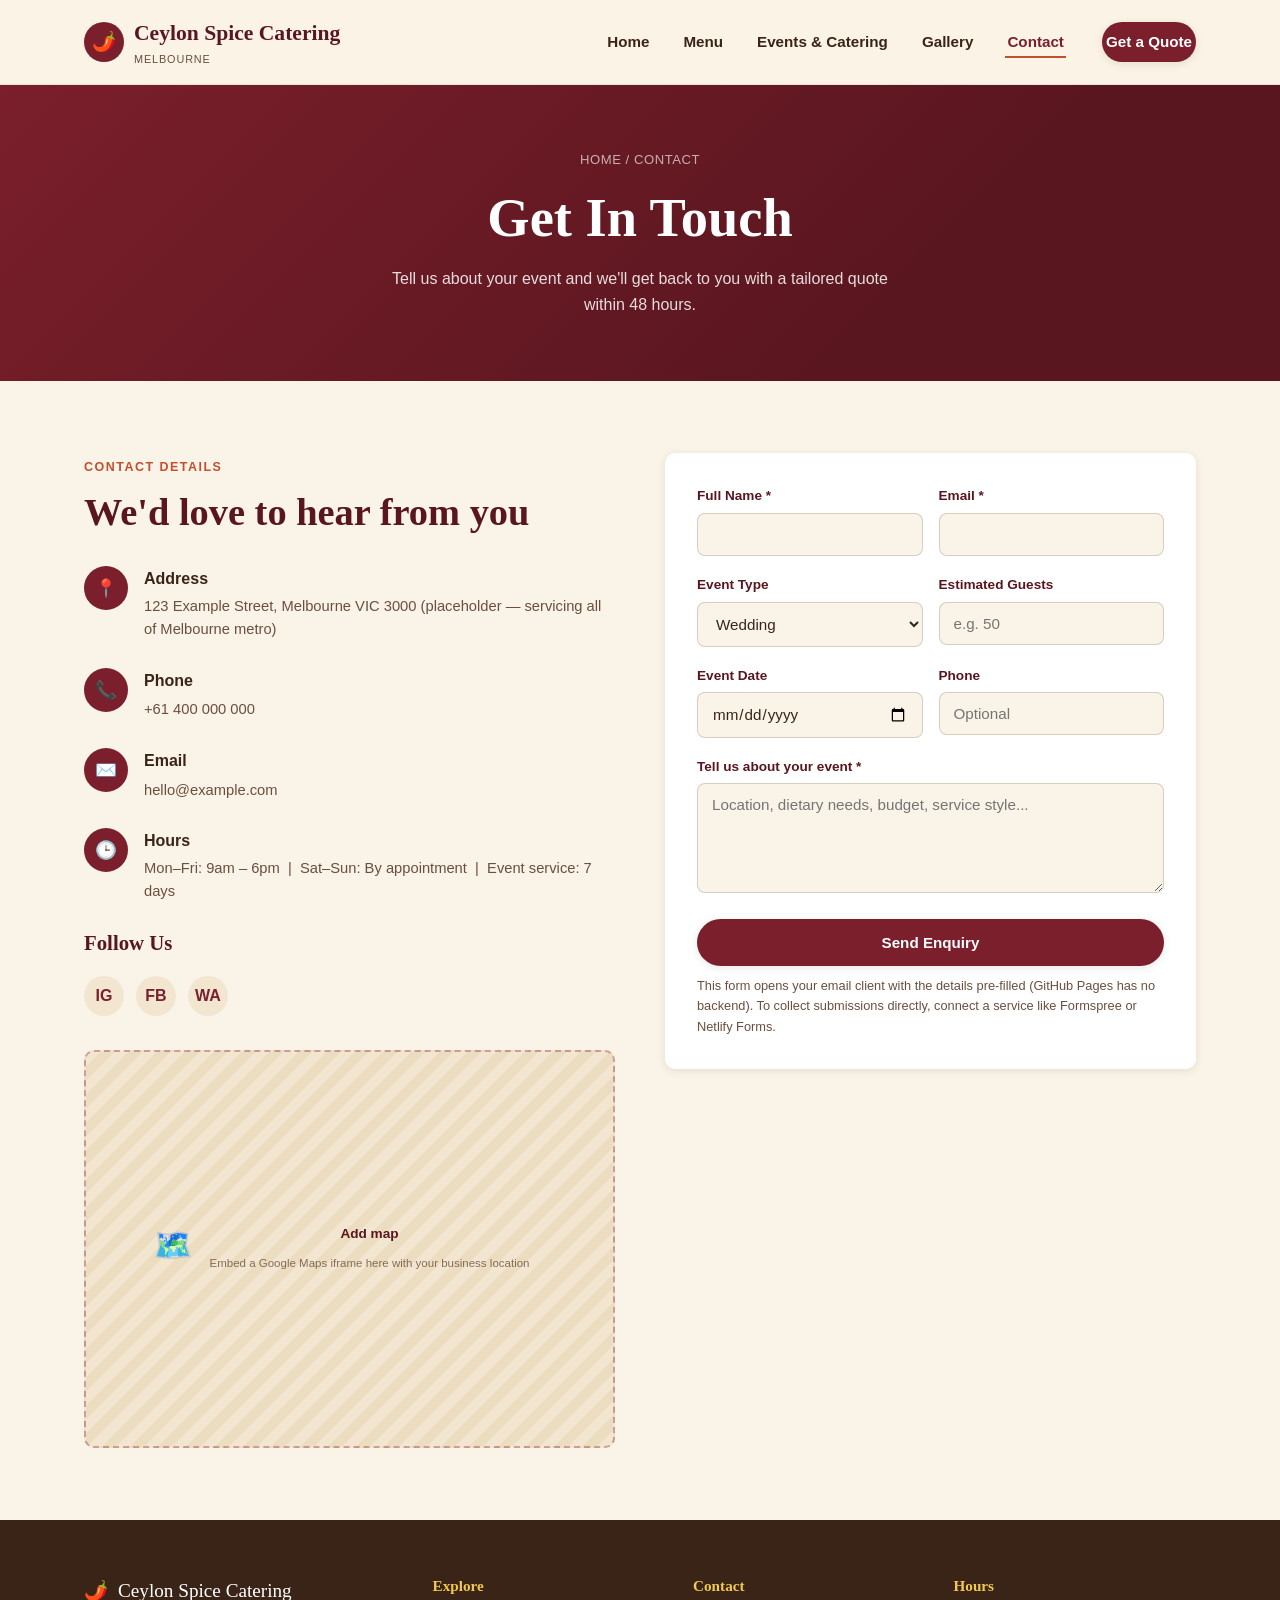
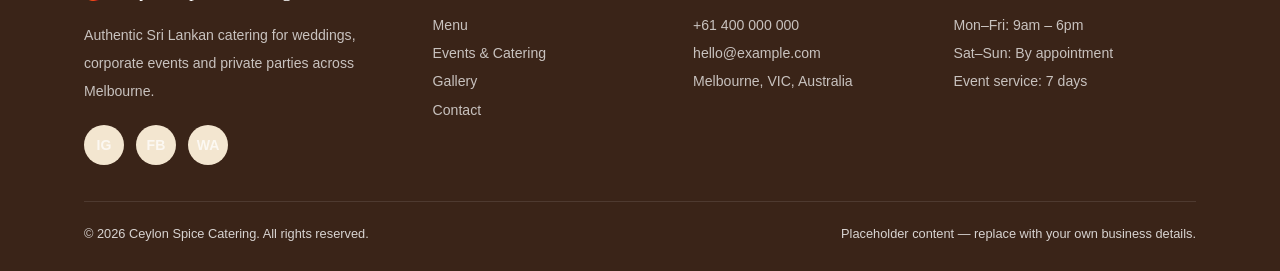
==== contact.html @ 8d666e4e "Initial Ceylon Spice Catering website" ====
<!DOCTYPE html>
<html lang="en">
<head>
<meta charset="UTF-8">
<meta name="viewport" content="width=device-width, initial-scale=1.0">
<title>Contact | Ceylon Spice Catering</title>
<meta name="description" content="Get in touch with Ceylon Spice Catering for your next event in Melbourne. Request a quote for weddings, corporate catering and private parties.">
<link rel="icon" href="data:image/svg+xml,<svg xmlns=%22http://www.w3.org/2000/svg%22 viewBox=%220 0 100 100%22><text y=%22.9em%22 font-size=%2290%22>🌶️</text></svg>">
<link rel="stylesheet" href="css/style.css">
</head>
<body>

<header class="site-header">
  <nav class="nav">
    <a href="index.html" class="brand">
      <span class="brand__mark">🌶️</span>
      <span>Ceylon Spice Catering<span class="brand__tagline">Melbourne</span></span>
    </a>
    <button class="nav__toggle" aria-label="Toggle menu" aria-expanded="false">
      <span></span><span></span><span></span>
    </button>
    <ul class="nav__links">
      <li><a href="index.html">Home</a></li>
      <li><a href="menu.html">Menu</a></li>
      <li><a href="events.html">Events &amp; Catering</a></li>
      <li><a href="gallery.html">Gallery</a></li>
      <li><a href="contact.html" aria-current="page">Contact</a></li>
      <li class="nav__cta"><a href="contact.html" class="btn btn--primary">Get a Quote</a></li>
    </ul>
  </nav>
</header>

<main>

  <section class="page-hero">
    <div class="container">
      <div class="breadcrumb">Home / Contact</div>
      <h1>Get In Touch</h1>
      <p>Tell us about your event and we'll get back to you with a tailored quote within 48 hours.</p>
    </div>
  </section>

  <section class="section">
    <div class="container contact-layout">

      <div>
        <span class="eyebrow">Contact Details</span>
        <h2>We'd love to hear from you</h2>

        <div style="margin-top: 30px;">
          <div class="contact-info__item">
            <div class="contact-info__icon">📍</div>
            <div>
              <strong>Address</strong>
              <p>123 Example Street, Melbourne VIC 3000 (placeholder — servicing all of Melbourne metro)</p>
            </div>
          </div>
          <div class="contact-info__item">
            <div class="contact-info__icon">📞</div>
            <div>
              <strong>Phone</strong>
              <a href="tel:+61400000000">+61 400 000 000</a>
            </div>
          </div>
          <div class="contact-info__item">
            <div class="contact-info__icon">✉️</div>
            <div>
              <strong>Email</strong>
              <a href="mailto:hello@example.com">hello@example.com</a>
            </div>
          </div>
          <div class="contact-info__item">
            <div class="contact-info__icon">🕒</div>
            <div>
              <strong>Hours</strong>
              <p>Mon–Fri: 9am – 6pm &nbsp;|&nbsp; Sat–Sun: By appointment &nbsp;|&nbsp; Event service: 7 days</p>
            </div>
          </div>
        </div>

        <h3 style="margin-top: 10px;">Follow Us</h3>
        <div class="social-row">
          <a href="#" aria-label="Instagram">IG</a>
          <a href="#" aria-label="Facebook">FB</a>
          <a href="#" aria-label="WhatsApp">WA</a>
        </div>

        <div class="map-wrap">
          <div class="placeholder placeholder--4-3" data-icon="🗺️">
            <div class="placeholder__label">
              <strong>Add map</strong>
              <span>Embed a Google Maps iframe here with your business location</span>
            </div>
          </div>
        </div>
      </div>

      <div>
        <form class="form" data-mailto="hello@example.com">
          <div class="form-success" tabindex="-1">Thanks! Your email app should now be open with your enquiry pre-filled — hit send to reach us.</div>

          <div class="form-row">
            <div class="field">
              <label for="name">Full Name *</label>
              <input type="text" id="name" name="name" required>
            </div>
            <div class="field">
              <label for="email">Email *</label>
              <input type="email" id="email" name="email" required>
            </div>
          </div>

          <div class="form-row">
            <div class="field">
              <label for="eventType">Event Type</label>
              <select id="eventType" name="eventType">
                <option value="Wedding">Wedding</option>
                <option value="Corporate Event">Corporate Event</option>
                <option value="Private Party">Private Party</option>
                <option value="Festival / Community Event">Festival / Community Event</option>
                <option value="Other">Other</option>
              </select>
            </div>
            <div class="field">
              <label for="guestCount">Estimated Guests</label>
              <input type="number" id="guestCount" name="guestCount" min="1" placeholder="e.g. 50">
            </div>
          </div>

          <div class="form-row">
            <div class="field">
              <label for="eventDate">Event Date</label>
              <input type="date" id="eventDate" name="eventDate">
            </div>
            <div class="field">
              <label for="phone">Phone</label>
              <input type="tel" id="phone" name="phone" placeholder="Optional">
            </div>
          </div>

          <div class="field">
            <label for="message">Tell us about your event *</label>
            <textarea id="message" name="message" required placeholder="Location, dietary needs, budget, service style..."></textarea>
          </div>

          <button type="submit" class="btn btn--primary" style="width: 100%;">Send Enquiry</button>
          <p class="form-note">This form opens your email client with the details pre-filled (GitHub Pages has no backend). To collect submissions directly, connect a service like Formspree or Netlify Forms.</p>
        </form>
      </div>

    </div>
  </section>

</main>

<footer class="site-footer">
  <div class="container">
    <div class="footer-grid">
      <div>
        <div class="footer-brand"><span>🌶️</span> Ceylon Spice Catering</div>
        <p>Authentic Sri Lankan catering for weddings, corporate events and private parties across Melbourne.</p>
        <div class="social-row">
          <a href="#" aria-label="Instagram">IG</a>
          <a href="#" aria-label="Facebook">FB</a>
          <a href="#" aria-label="WhatsApp">WA</a>
        </div>
      </div>
      <div>
        <h4>Explore</h4>
        <p><a href="menu.html">Menu</a></p>
        <p><a href="events.html">Events &amp; Catering</a></p>
        <p><a href="gallery.html">Gallery</a></p>
        <p><a href="contact.html">Contact</a></p>
      </div>
      <div>
        <h4>Contact</h4>
        <p><a href="tel:+61400000000">+61 400 000 000</a></p>
        <p><a href="mailto:hello@example.com">hello@example.com</a></p>
        <p>Melbourne, VIC, Australia</p>
      </div>
      <div>
        <h4>Hours</h4>
        <p>Mon–Fri: 9am – 6pm</p>
        <p>Sat–Sun: By appointment</p>
        <p>Event service: 7 days</p>
      </div>
    </div>
    <div class="footer-bottom">
      <span>&copy; <span data-year>2026</span> Ceylon Spice Catering. All rights reserved.</span>
      <span>Placeholder content — replace with your own business details.</span>
    </div>
  </div>
</footer>

<script src="js/main.js"></script>
</body>
</html>
---- css/style.css ----
/* ==========================================================================
   Ceylon Spice Catering — Stylesheet
   Warm spice palette: maroon, saffron gold, terracotta, cream
   ========================================================================== */

:root {
  --color-maroon: #7a1f2b;
  --color-maroon-dark: #5a161f;
  --color-saffron: #e0a527;
  --color-saffron-light: #f2c94c;
  --color-terracotta: #c1502e;
  --color-cream: #faf3e7;
  --color-cream-2: #f3e6d0;
  --color-brown: #3a2418;
  --color-brown-soft: #6b4f3f;
  --color-white: #ffffff;

  --font-heading: Georgia, 'Times New Roman', serif;
  --font-body: -apple-system, BlinkMacSystemFont, 'Segoe UI', Roboto, Helvetica, Arial, sans-serif;

  --radius: 10px;
  --shadow-sm: 0 2px 8px rgba(58, 36, 24, 0.1);
  --shadow-md: 0 6px 20px rgba(58, 36, 24, 0.15);
  --max-width: 1160px;
  --transition: 0.25s ease;
}

* {
  box-sizing: border-box;
  margin: 0;
  padding: 0;
}

html {
  scroll-behavior: smooth;
}

body {
  font-family: var(--font-body);
  color: var(--color-brown);
  background: var(--color-cream);
  line-height: 1.6;
  -webkit-font-smoothing: antialiased;
}

img {
  max-width: 100%;
  display: block;
}

a {
  color: inherit;
  text-decoration: none;
}

ul {
  list-style: none;
}

.container {
  max-width: var(--max-width);
  margin: 0 auto;
  padding: 0 24px;
}

h1, h2, h3, h4 {
  font-family: var(--font-heading);
  line-height: 1.25;
  color: var(--color-maroon-dark);
}

h1 { font-size: clamp(2.2rem, 5vw, 3.4rem); }
h2 { font-size: clamp(1.7rem, 3.5vw, 2.4rem); }
h3 { font-size: 1.3rem; }

.eyebrow {
  display: inline-block;
  color: var(--color-terracotta);
  font-weight: 700;
  letter-spacing: 0.12em;
  text-transform: uppercase;
  font-size: 0.78rem;
  margin-bottom: 10px;
}

.section {
  padding: 72px 0;
}

.section--alt {
  background: var(--color-cream-2);
}

.section-head {
  text-align: center;
  max-width: 640px;
  margin: 0 auto 44px;
}

.section-head p {
  color: var(--color-brown-soft);
  margin-top: 12px;
}

/* ---------- Buttons ---------- */

.btn {
  display: inline-block;
  padding: 13px 30px;
  border-radius: 999px;
  font-weight: 700;
  font-size: 0.95rem;
  cursor: pointer;
  border: 2px solid transparent;
  transition: transform var(--transition), box-shadow var(--transition), background var(--transition), color var(--transition);
}

.btn:hover {
  transform: translateY(-2px);
}

.btn--primary {
  background: var(--color-maroon);
  color: var(--color-white);
  box-shadow: var(--shadow-sm);
}

.btn--primary:hover {
  background: var(--color-maroon-dark);
  box-shadow: var(--shadow-md);
}

.btn--gold {
  background: var(--color-saffron);
  color: var(--color-brown);
}

.btn--gold:hover {
  background: var(--color-saffron-light);
  box-shadow: var(--shadow-md);
}

.btn--outline {
  background: transparent;
  border-color: var(--color-white);
  color: var(--color-white);
}

.btn--outline:hover {
  background: var(--color-white);
  color: var(--color-maroon);
}

.btn--outline-dark {
  background: transparent;
  border-color: var(--color-maroon);
  color: var(--color-maroon);
}

.btn--outline-dark:hover {
  background: var(--color-maroon);
  color: var(--color-white);
}

/* ---------- Header / Nav ---------- */

.site-header {
  position: sticky;
  top: 0;
  z-index: 100;
  background: rgba(250, 243, 231, 0.96);
  backdrop-filter: blur(6px);
  border-bottom: 1px solid rgba(58, 36, 24, 0.08);
}

.nav {
  display: flex;
  align-items: center;
  justify-content: space-between;
  padding: 16px 24px;
  max-width: var(--max-width);
  margin: 0 auto;
}

.brand {
  display: flex;
  align-items: center;
  gap: 10px;
  font-family: var(--font-heading);
  font-size: 1.35rem;
  font-weight: 700;
  color: var(--color-maroon-dark);
}

.brand__mark {
  width: 40px;
  height: 40px;
  border-radius: 50%;
  background: var(--color-maroon);
  color: var(--color-saffron-light);
  display: flex;
  align-items: center;
  justify-content: center;
  font-size: 1.2rem;
}

.brand__tagline {
  display: block;
  font-family: var(--font-body);
  font-size: 0.68rem;
  font-weight: 400;
  letter-spacing: 0.08em;
  text-transform: uppercase;
  color: var(--color-brown-soft);
}

.nav__links {
  display: flex;
  align-items: center;
  gap: 30px;
}

.nav__links a {
  font-weight: 600;
  font-size: 0.95rem;
  padding: 6px 2px;
  border-bottom: 2px solid transparent;
  transition: border-color var(--transition), color var(--transition);
}

.nav__links a:hover,
.nav__links a[aria-current="page"] {
  color: var(--color-maroon);
  border-color: var(--color-terracotta);
}

.nav__cta {
  margin-left: 6px;
}

.nav__toggle {
  display: none;
  flex-direction: column;
  gap: 5px;
  background: none;
  border: none;
  cursor: pointer;
  padding: 8px;
}

.nav__toggle span {
  width: 26px;
  height: 3px;
  background: var(--color-maroon-dark);
  border-radius: 2px;
  transition: transform var(--transition), opacity var(--transition);
}

/* ---------- Hero ---------- */

.hero {
  background: linear-gradient(135deg, var(--color-maroon) 0%, var(--color-maroon-dark) 60%, var(--color-brown) 100%);
  color: var(--color-white);
  padding: 90px 0 80px;
}

.hero .container {
  display: grid;
  grid-template-columns: 1.1fr 0.9fr;
  gap: 48px;
  align-items: center;
}

.hero h1 {
  color: var(--color-white);
}

.hero__accent {
  color: var(--color-saffron-light);
}

.hero p.lead {
  margin-top: 18px;
  font-size: 1.1rem;
  color: rgba(255, 255, 255, 0.88);
  max-width: 50ch;
}

.hero__actions {
  margin-top: 30px;
  display: flex;
  gap: 16px;
  flex-wrap: wrap;
}

.hero__stats {
  display: flex;
  gap: 28px;
  margin-top: 40px;
  flex-wrap: wrap;
}

.hero__stat strong {
  display: block;
  font-family: var(--font-heading);
  font-size: 1.6rem;
  color: var(--color-saffron-light);
}

.hero__stat span {
  font-size: 0.82rem;
  color: rgba(255, 255, 255, 0.75);
}

/* ---------- Page hero (inner pages) ---------- */

.page-hero {
  background: linear-gradient(135deg, var(--color-maroon) 0%, var(--color-maroon-dark) 70%);
  color: var(--color-white);
  padding: 64px 0;
  text-align: center;
}

.page-hero h1 {
  color: var(--color-white);
}

.page-hero p {
  color: rgba(255, 255, 255, 0.85);
  max-width: 60ch;
  margin: 14px auto 0;
}

.breadcrumb {
  font-size: 0.82rem;
  color: rgba(255, 255, 255, 0.65);
  margin-bottom: 14px;
  letter-spacing: 0.04em;
  text-transform: uppercase;
}

/* ---------- Placeholder media ---------- */

.placeholder {
  position: relative;
  width: 100%;
  border-radius: var(--radius);
  border: 2px dashed rgba(122, 31, 43, 0.35);
  background: repeating-linear-gradient(
    135deg,
    var(--color-cream-2),
    var(--color-cream-2) 10px,
    #ecdcc0 10px,
    #ecdcc0 20px
  );
  display: flex;
  align-items: center;
  justify-content: center;
  text-align: center;
  color: var(--color-brown-soft);
  overflow: hidden;
}

.placeholder::before {
  content: attr(data-icon);
  display: block;
  font-size: 2rem;
  margin-bottom: 6px;
}

.placeholder__label {
  padding: 16px;
}

.placeholder__label strong {
  display: block;
  font-size: 0.85rem;
  color: var(--color-maroon-dark);
  margin-bottom: 4px;
}

.placeholder__label span {
  font-size: 0.72rem;
  opacity: 0.8;
}

.placeholder--16-9 { aspect-ratio: 16 / 9; }
.placeholder--4-3 { aspect-ratio: 4 / 3; }
.placeholder--1-1 { aspect-ratio: 1 / 1; }
.placeholder--3-4 { aspect-ratio: 3 / 4; }

.placeholder--video::after {
  content: "▶";
  position: absolute;
  width: 64px;
  height: 64px;
  border-radius: 50%;
  background: rgba(122, 31, 43, 0.85);
  color: var(--color-white);
  display: flex;
  align-items: center;
  justify-content: center;
  font-size: 1.4rem;
  top: 50%;
  left: 50%;
  transform: translate(-50%, -50%);
}

.hero__media .placeholder {
  min-height: 340px;
  box-shadow: var(--shadow-md);
  border-color: rgba(224, 165, 39, 0.5);
}

/* ---------- Cards / Grids ---------- */

.grid {
  display: grid;
  gap: 28px;
}

.grid--3 { grid-template-columns: repeat(3, 1fr); }
.grid--4 { grid-template-columns: repeat(4, 1fr); }
.grid--2 { grid-template-columns: repeat(2, 1fr); }

.card {
  background: var(--color-white);
  border-radius: var(--radius);
  overflow: hidden;
  box-shadow: var(--shadow-sm);
  transition: transform var(--transition), box-shadow var(--transition);
}

.card:hover {
  transform: translateY(-4px);
  box-shadow: var(--shadow-md);
}

.card__body {
  padding: 20px 22px 24px;
}

.card__body p {
  color: var(--color-brown-soft);
  font-size: 0.92rem;
  margin-top: 8px;
}

.tag {
  display: inline-block;
  font-size: 0.7rem;
  font-weight: 700;
  letter-spacing: 0.04em;
  text-transform: uppercase;
  padding: 4px 10px;
  border-radius: 999px;
  background: var(--color-cream-2);
  color: var(--color-maroon);
  margin-right: 6px;
  margin-top: 10px;
}

.tag--veg { background: #e6f0dc; color: #3f6b1f; }
.tag--vegan { background: #dcefe4; color: #1f6b45; }
.tag--spicy { background: #fbe4dc; color: var(--color-terracotta); }
.tag--gf { background: #eee3f7; color: #6b3f9e; }

/* ---------- About / feature split ---------- */

.split {
  display: grid;
  grid-template-columns: 1fr 1fr;
  gap: 56px;
  align-items: center;
}

.split ul {
  margin-top: 20px;
}

.split li {
  padding-left: 28px;
  position: relative;
  margin-bottom: 12px;
  color: var(--color-brown-soft);
}

.split li::before {
  content: "✓";
  position: absolute;
  left: 0;
  color: var(--color-terracotta);
  font-weight: 700;
}

/* ---------- Testimonials ---------- */

.testimonial {
  background: var(--color-white);
  border-radius: var(--radius);
  padding: 26px;
  box-shadow: var(--shadow-sm);
}

.testimonial p {
  font-style: italic;
  color: var(--color-brown-soft);
}

.testimonial__who {
  display: flex;
  align-items: center;
  gap: 12px;
  margin-top: 16px;
}

.testimonial__avatar {
  width: 42px;
  height: 42px;
  border-radius: 50%;
  background: var(--color-cream-2);
  display: flex;
  align-items: center;
  justify-content: center;
  font-size: 1.1rem;
  color: var(--color-maroon);
  font-weight: 700;
}

.testimonial__who strong {
  display: block;
  font-size: 0.9rem;
}

.testimonial__who span {
  font-size: 0.78rem;
  color: var(--color-brown-soft);
}

.stars {
  color: var(--color-saffron);
  letter-spacing: 2px;
  margin-bottom: 10px;
}

/* ---------- CTA banner ---------- */

.cta-banner {
  background: linear-gradient(120deg, var(--color-terracotta), var(--color-saffron));
  color: var(--color-white);
  border-radius: var(--radius);
  padding: 48px;
  text-align: center;
}

.cta-banner h2 {
  color: var(--color-white);
}

.cta-banner p {
  margin-top: 10px;
  color: rgba(255, 255, 255, 0.9);
}

.cta-banner .btn {
  margin-top: 22px;
}

/* ---------- Menu page ---------- */

.menu-nav {
  display: flex;
  flex-wrap: wrap;
  gap: 10px;
  justify-content: center;
  margin-bottom: 48px;
}

.menu-nav a {
  padding: 8px 18px;
  border-radius: 999px;
  border: 1.5px solid var(--color-maroon);
  color: var(--color-maroon);
  font-size: 0.85rem;
  font-weight: 600;
  transition: background var(--transition), color var(--transition);
}

.menu-nav a:hover {
  background: var(--color-maroon);
  color: var(--color-white);
}

.menu-category {
  margin-bottom: 60px;
  scroll-margin-top: 90px;
}

.menu-category__head {
  display: flex;
  align-items: baseline;
  gap: 14px;
  margin-bottom: 24px;
  border-bottom: 2px solid var(--color-cream-2);
  padding-bottom: 10px;
}

.menu-category__head span {
  color: var(--color-brown-soft);
  font-size: 0.9rem;
}

.menu-item {
  display: flex;
  justify-content: space-between;
  gap: 20px;
  padding: 16px 0;
  border-bottom: 1px dashed rgba(58, 36, 24, 0.15);
}

.menu-item:last-child {
  border-bottom: none;
}

.menu-item__name {
  font-weight: 700;
  color: var(--color-maroon-dark);
}

.menu-item__desc {
  color: var(--color-brown-soft);
  font-size: 0.9rem;
  margin-top: 4px;
}

.menu-item__price {
  font-family: var(--font-heading);
  font-weight: 700;
  color: var(--color-terracotta);
  white-space: nowrap;
}

.menu-legend {
  display: flex;
  gap: 18px;
  flex-wrap: wrap;
  justify-content: center;
  margin-bottom: 40px;
  font-size: 0.82rem;
  color: var(--color-brown-soft);
}

.menu-legend span {
  display: inline-flex;
  align-items: center;
  gap: 6px;
}

.menu-note {
  background: var(--color-cream-2);
  border-radius: var(--radius);
  padding: 24px 28px;
  margin-top: 20px;
}

/* ---------- Events page ---------- */

.package-card {
  background: var(--color-white);
  border-radius: var(--radius);
  padding: 32px 28px;
  box-shadow: var(--shadow-sm);
  border-top: 4px solid var(--color-saffron);
  transition: transform var(--transition), box-shadow var(--transition);
}

.package-card:hover {
  transform: translateY(-4px);
  box-shadow: var(--shadow-md);
}

.package-card--featured {
  border-top-color: var(--color-terracotta);
  position: relative;
}

.package-card__badge {
  position: absolute;
  top: -14px;
  right: 24px;
  background: var(--color-terracotta);
  color: var(--color-white);
  font-size: 0.7rem;
  font-weight: 700;
  letter-spacing: 0.05em;
  text-transform: uppercase;
  padding: 6px 14px;
  border-radius: 999px;
}

.package-card ul {
  margin-top: 18px;
}

.package-card li {
  padding-left: 24px;
  position: relative;
  margin-bottom: 10px;
  font-size: 0.9rem;
  color: var(--color-brown-soft);
}

.package-card li::before {
  content: "•";
  position: absolute;
  left: 6px;
  color: var(--color-saffron);
  font-weight: 700;
}

.steps {
  display: grid;
  grid-template-columns: repeat(4, 1fr);
  gap: 26px;
  counter-reset: step;
}

.step {
  text-align: center;
}

.step__num {
  width: 52px;
  height: 52px;
  border-radius: 50%;
  background: var(--color-maroon);
  color: var(--color-saffron-light);
  display: flex;
  align-items: center;
  justify-content: center;
  font-family: var(--font-heading);
  font-weight: 700;
  font-size: 1.2rem;
  margin: 0 auto 14px;
}

.step p {
  color: var(--color-brown-soft);
  font-size: 0.88rem;
  margin-top: 6px;
}

/* ---------- Gallery page ---------- */

.filter-bar {
  display: flex;
  flex-wrap: wrap;
  gap: 10px;
  justify-content: center;
  margin-bottom: 36px;
}

.filter-btn {
  padding: 8px 20px;
  border-radius: 999px;
  border: 1.5px solid var(--color-maroon);
  background: transparent;
  color: var(--color-maroon);
  font-weight: 600;
  font-size: 0.85rem;
  cursor: pointer;
  transition: background var(--transition), color var(--transition);
}

.filter-btn:hover,
.filter-btn.is-active {
  background: var(--color-maroon);
  color: var(--color-white);
}

.gallery-grid {
  display: grid;
  grid-template-columns: repeat(4, 1fr);
  gap: 18px;
}

.gallery-item {
  cursor: pointer;
  border-radius: var(--radius);
  overflow: hidden;
}

.gallery-item .placeholder {
  transition: opacity var(--transition);
}

.gallery-item:hover .placeholder {
  opacity: 0.85;
}

.gallery-item[hidden] {
  display: none;
}

/* Lightbox */

.lightbox {
  position: fixed;
  inset: 0;
  background: rgba(58, 36, 24, 0.92);
  display: flex;
  align-items: center;
  justify-content: center;
  z-index: 200;
  padding: 40px;
}

.lightbox[hidden] {
  display: none;
}

.lightbox__inner {
  max-width: 700px;
  width: 100%;
}

.lightbox__close {
  position: absolute;
  top: 24px;
  right: 32px;
  background: none;
  border: none;
  color: var(--color-white);
  font-size: 2rem;
  cursor: pointer;
  line-height: 1;
}

/* ---------- Contact page ---------- */

.contact-layout {
  display: grid;
  grid-template-columns: 1fr 1fr;
  gap: 50px;
}

.contact-info__item {
  display: flex;
  gap: 16px;
  margin-bottom: 26px;
}

.contact-info__icon {
  width: 44px;
  height: 44px;
  border-radius: 50%;
  background: var(--color-maroon);
  color: var(--color-saffron-light);
  display: flex;
  align-items: center;
  justify-content: center;
  flex-shrink: 0;
  font-size: 1.1rem;
}

.contact-info__item strong {
  display: block;
  margin-bottom: 3px;
}

.contact-info__item p,
.contact-info__item a {
  color: var(--color-brown-soft);
  font-size: 0.92rem;
}

.social-row {
  display: flex;
  gap: 12px;
  margin-top: 20px;
}

.social-row a {
  width: 40px;
  height: 40px;
  border-radius: 50%;
  background: var(--color-cream-2);
  color: var(--color-maroon);
  display: flex;
  align-items: center;
  justify-content: center;
  font-weight: 700;
  transition: background var(--transition), color var(--transition);
}

.social-row a:hover {
  background: var(--color-maroon);
  color: var(--color-white);
}

.form {
  background: var(--color-white);
  padding: 32px;
  border-radius: var(--radius);
  box-shadow: var(--shadow-sm);
}

.form-row {
  display: grid;
  grid-template-columns: 1fr 1fr;
  gap: 16px;
}

.field {
  margin-bottom: 18px;
}

.field label {
  display: block;
  font-size: 0.85rem;
  font-weight: 700;
  margin-bottom: 6px;
  color: var(--color-maroon-dark);
}

.field input,
.field select,
.field textarea {
  width: 100%;
  padding: 12px 14px;
  border-radius: 8px;
  border: 1.5px solid rgba(58, 36, 24, 0.18);
  font-family: var(--font-body);
  font-size: 0.95rem;
  background: var(--color-cream);
  color: var(--color-brown);
  transition: border-color var(--transition);
}

.field input:focus,
.field select:focus,
.field textarea:focus {
  outline: none;
  border-color: var(--color-terracotta);
}

.field textarea {
  resize: vertical;
  min-height: 110px;
}

.form-note {
  font-size: 0.8rem;
  color: var(--color-brown-soft);
  margin-top: 10px;
}

.form-success {
  display: none;
  background: #e6f0dc;
  color: #3f6b1f;
  padding: 14px 18px;
  border-radius: 8px;
  margin-bottom: 18px;
  font-size: 0.9rem;
}

.form-success.is-visible {
  display: block;
}

.map-wrap {
  margin-top: 34px;
}

/* ---------- Footer ---------- */

.site-footer {
  background: var(--color-brown);
  color: rgba(255, 255, 255, 0.8);
  padding: 56px 0 26px;
}

.footer-grid {
  display: grid;
  grid-template-columns: 1.4fr 1fr 1fr 1.1fr;
  gap: 40px;
  padding-bottom: 36px;
  border-bottom: 1px solid rgba(255, 255, 255, 0.1);
}

.footer-grid h4 {
  color: var(--color-saffron-light);
  font-size: 0.95rem;
  margin-bottom: 16px;
}

.footer-grid p,
.footer-grid a {
  font-size: 0.88rem;
  color: rgba(255, 255, 255, 0.72);
  line-height: 2;
}

.footer-grid a:hover {
  color: var(--color-saffron-light);
}

.footer-brand {
  display: flex;
  align-items: center;
  gap: 10px;
  font-family: var(--font-heading);
  font-size: 1.2rem;
  color: var(--color-white);
  margin-bottom: 14px;
}

.footer-bottom {
  display: flex;
  justify-content: space-between;
  align-items: center;
  padding-top: 22px;
  font-size: 0.8rem;
  flex-wrap: wrap;
  gap: 10px;
}

.footer-bottom a {
  color: rgba(255, 255, 255, 0.6);
}

/* ---------- Responsive ---------- */

@media (max-width: 900px) {
  .hero .container { grid-template-columns: 1fr; }
  .hero__media { order: -1; }
  .split { grid-template-columns: 1fr; }
  .grid--3, .grid--4 { grid-template-columns: repeat(2, 1fr); }
  .steps { grid-template-columns: repeat(2, 1fr); }
  .gallery-grid { grid-template-columns: repeat(3, 1fr); }
  .contact-layout { grid-template-columns: 1fr; }
  .footer-grid { grid-template-columns: 1fr 1fr; }
}

@media (max-width: 720px) {
  .nav__links {
    position: absolute;
    top: 100%;
    left: 0;
    right: 0;
    background: var(--color-cream);
    flex-direction: column;
    align-items: flex-start;
    padding: 20px 24px 28px;
    gap: 16px;
    box-shadow: var(--shadow-md);
    display: none;
  }
  .nav__links.is-open { display: flex; }
  .nav__toggle { display: flex; }
  .nav__cta { margin-left: 0; }
  .grid--3, .grid--4 { grid-template-columns: 1fr 1fr; }
  .gallery-grid { grid-template-columns: repeat(2, 1fr); }
  .form-row { grid-template-columns: 1fr; }
  .steps { grid-template-columns: 1fr 1fr; }
  .footer-grid { grid-template-columns: 1fr; }
  .cta-banner { padding: 34px 22px; }
  .menu-item { flex-direction: column; gap: 4px; }
}

@media (max-width: 480px) {
  .grid--3, .grid--4 { grid-template-columns: 1fr; }
  .gallery-grid { grid-template-columns: 1fr 1fr; }
  .steps { grid-template-columns: 1fr; }
  .section { padding: 52px 0; }
}
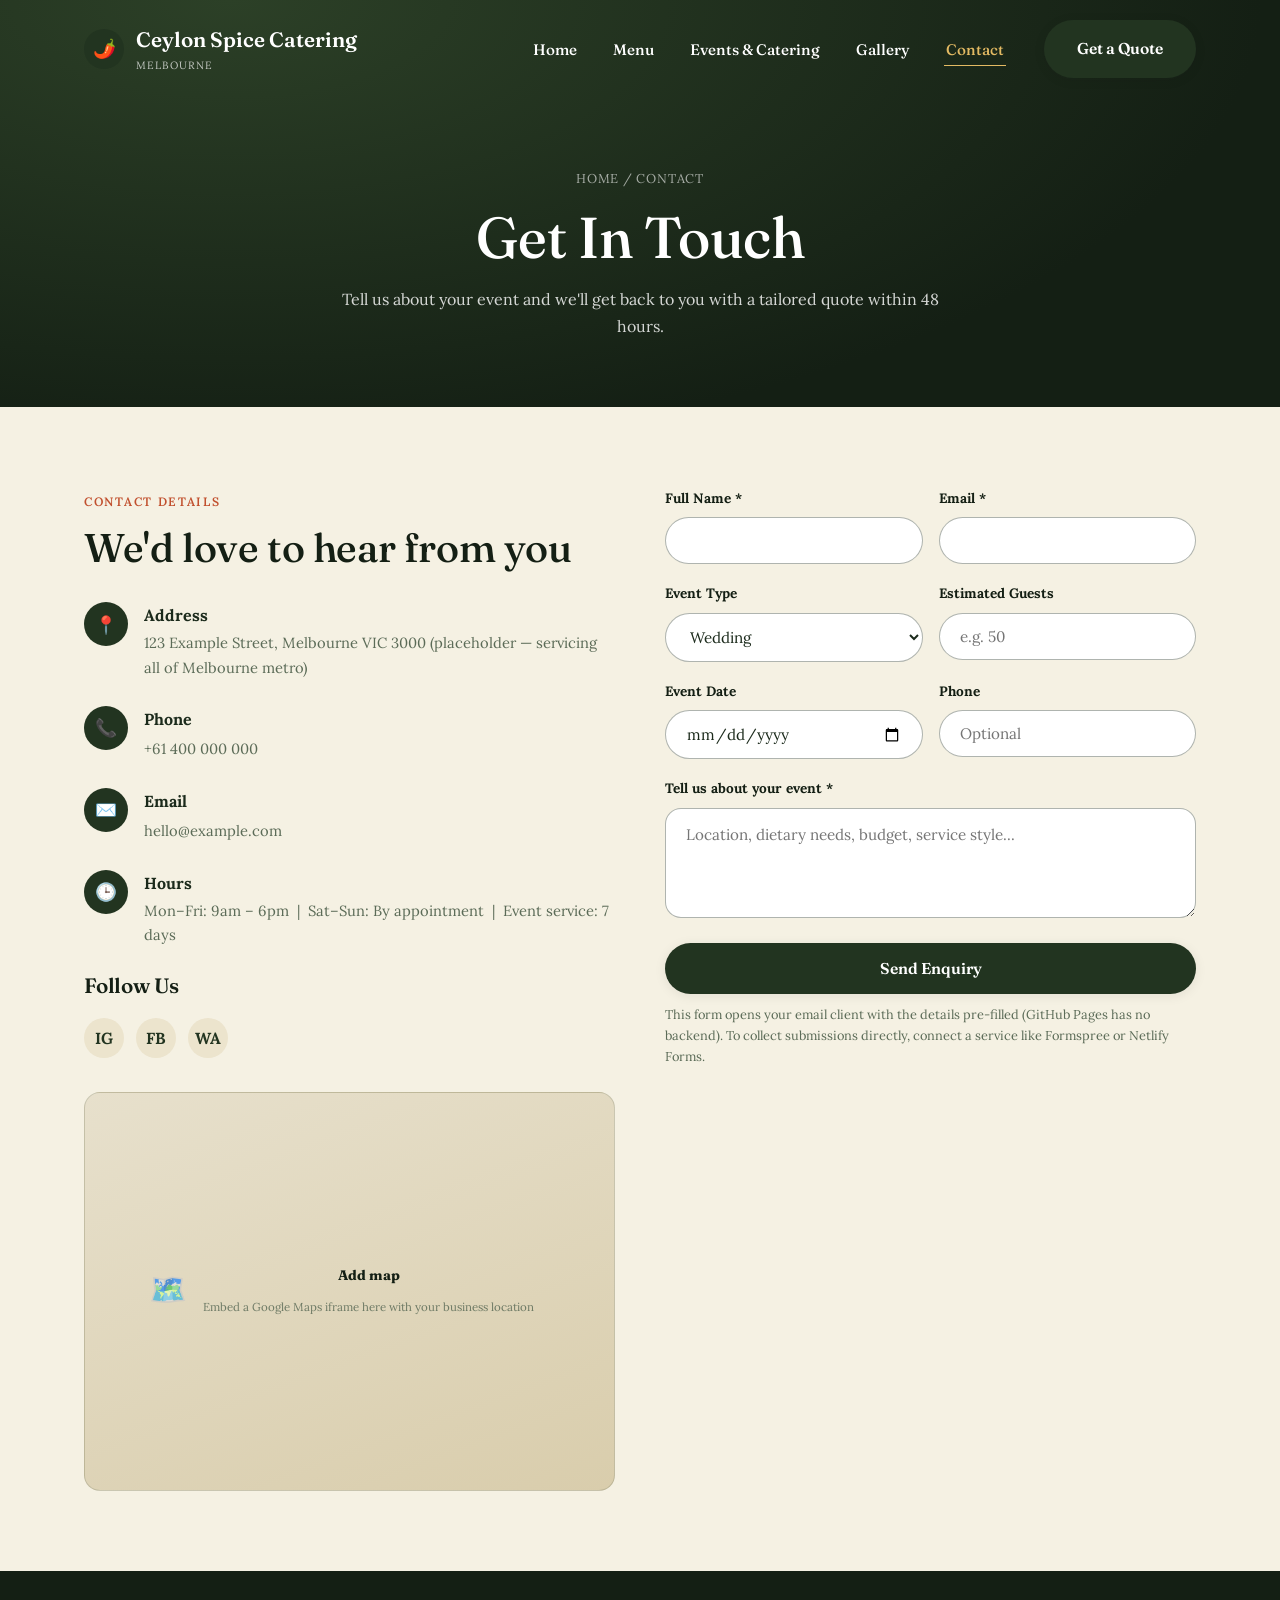
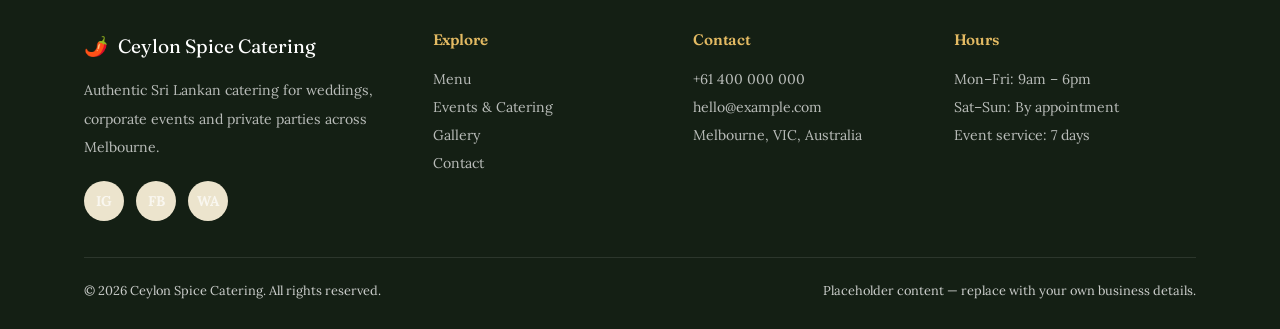
==== commit f68a56dd: "Redesign with forest green/cream/gold editorial theme Full visual reskin inspired by a reference sit" ====
--- a/contact.html
+++ b/contact.html
@@ -6,6 +6,11 @@
 <title>Contact | Ceylon Spice Catering</title>
 <meta name="description" content="Get in touch with Ceylon Spice Catering for your next event in Melbourne. Request a quote for weddings, corporate catering and private parties.">
 <link rel="icon" href="data:image/svg+xml,<svg xmlns=%22http://www.w3.org/2000/svg%22 viewBox=%220 0 100 100%22><text y=%22.9em%22 font-size=%2290%22>🌶️</text></svg>">
+<link rel="preconnect" href="https://fonts.googleapis.com">
+<link rel="preconnect" href="https://fonts.gstatic.com" crossorigin>
+<link rel="preload" as="style" href="https://fonts.googleapis.com/css2?family=Fraunces:opsz,wght@9..144,400;9..144,500;9..144,600;9..144,700&family=Lora:ital,wght@0,400;0,500;0,600;1,400&display=swap">
+<link href="https://fonts.googleapis.com/css2?family=Fraunces:opsz,wght@9..144,400;9..144,500;9..144,600;9..144,700&family=Lora:ital,wght@0,400;0,500;0,600;1,400&display=swap" rel="stylesheet" media="print" onload="this.media='all'">
+<noscript><link href="https://fonts.googleapis.com/css2?family=Fraunces:opsz,wght@9..144,400;9..144,500;9..144,600;9..144,700&family=Lora:ital,wght@0,400;0,500;0,600;1,400&display=swap" rel="stylesheet"></noscript>
 <link rel="stylesheet" href="css/style.css">
 </head>
 <body>
--- a/css/style.css
+++ b/css/style.css
@@ -1,28 +1,38 @@
 /* ==========================================================================
    Ceylon Spice Catering — Stylesheet
-   Warm spice palette: maroon, saffron gold, terracotta, cream
+   Editorial theme: deep forest green, warm cream, mustard gold, elegant serif
    ========================================================================== */
 
 :root {
-  --color-maroon: #7a1f2b;
-  --color-maroon-dark: #5a161f;
-  --color-saffron: #e0a527;
-  --color-saffron-light: #f2c94c;
+  --color-forest: #223420;
+  --color-forest-dark: #141f14;
+  --color-forest-soft: #3c4f37;
+  --color-gold: #cf9c3c;
+  --color-gold-light: #e3ba63;
   --color-terracotta: #c1502e;
-  --color-cream: #faf3e7;
-  --color-cream-2: #f3e6d0;
-  --color-brown: #3a2418;
-  --color-brown-soft: #6b4f3f;
+  --color-cream: #f5f1e3;
+  --color-cream-2: #ece4cd;
+  --color-ink: #1b2a1b;
+  --color-ink-soft: #5b6b57;
   --color-white: #ffffff;
 
-  --font-heading: Georgia, 'Times New Roman', serif;
-  --font-body: -apple-system, BlinkMacSystemFont, 'Segoe UI', Roboto, Helvetica, Arial, sans-serif;
-
-  --radius: 10px;
-  --shadow-sm: 0 2px 8px rgba(58, 36, 24, 0.1);
-  --shadow-md: 0 6px 20px rgba(58, 36, 24, 0.15);
+  /* legacy aliases (kept so any inline var() references stay valid) */
+  --color-maroon: var(--color-forest);
+  --color-maroon-dark: var(--color-forest-dark);
+  --color-saffron: var(--color-gold);
+  --color-saffron-light: var(--color-gold-light);
+  --color-brown: var(--color-ink);
+  --color-brown-soft: var(--color-ink-soft);
+
+  --font-heading: 'Fraunces', Georgia, 'Times New Roman', serif;
+  --font-body: 'Lora', Georgia, 'Times New Roman', serif;
+
+  --radius: 16px;
+  --shadow-sm: 0 2px 12px rgba(20, 31, 20, 0.08);
+  --shadow-md: 0 14px 34px rgba(20, 31, 20, 0.18);
   --max-width: 1160px;
   --transition: 0.25s ease;
+  --header-height: 84px;
 }
 
 * {
@@ -33,13 +43,14 @@
 
 html {
   scroll-behavior: smooth;
+  background: var(--color-forest-dark);
 }
 
 body {
   font-family: var(--font-body);
-  color: var(--color-brown);
+  color: var(--color-ink);
   background: var(--color-cream);
-  line-height: 1.6;
+  line-height: 1.65;
   -webkit-font-smoothing: antialiased;
 }
 
@@ -55,6 +66,11 @@
 
 ul {
   list-style: none;
+}
+
+::selection {
+  background: var(--color-gold);
+  color: var(--color-forest-dark);
 }
 
 .container {
@@ -63,28 +79,83 @@
   padding: 0 24px;
 }
 
+/* ---------- Page transitions (JS-controlled fade) ---------- */
+
+body {
+  opacity: 0;
+  transform: translateY(14px);
+  transition: opacity 0.55s cubic-bezier(0.22, 1, 0.36, 1), transform 0.55s cubic-bezier(0.22, 1, 0.36, 1);
+}
+
+body.page-ready {
+  opacity: 1;
+  transform: translateY(0);
+}
+
+body.page-leaving {
+  opacity: 0;
+  transform: translateY(0);
+  transition: opacity 0.22s ease;
+}
+
+@media (prefers-reduced-motion: reduce) {
+  body {
+    opacity: 1;
+    transform: none;
+    transition: none;
+  }
+}
+
+/* ---------- Scroll reveal ---------- */
+
+.reveal {
+  opacity: 0;
+  transform: translateY(26px);
+  transition: opacity 0.6s ease, transform 0.6s ease;
+}
+
+.reveal.reveal--visible {
+  opacity: 1;
+  transform: translateY(0);
+}
+
+@media (prefers-reduced-motion: reduce) {
+  .reveal {
+    opacity: 1;
+    transform: none;
+    transition: none;
+  }
+}
+
 h1, h2, h3, h4 {
   font-family: var(--font-heading);
-  line-height: 1.25;
-  color: var(--color-maroon-dark);
-}
-
-h1 { font-size: clamp(2.2rem, 5vw, 3.4rem); }
-h2 { font-size: clamp(1.7rem, 3.5vw, 2.4rem); }
+  font-weight: 600;
+  line-height: 1.2;
+  letter-spacing: -0.01em;
+  color: var(--color-forest-dark);
+}
+
+h1 { font-size: clamp(2.3rem, 5.2vw, 3.6rem); font-weight: 500; }
+h2 { font-size: clamp(1.8rem, 3.6vw, 2.5rem); font-weight: 500; }
 h3 { font-size: 1.3rem; }
 
 .eyebrow {
   display: inline-block;
   color: var(--color-terracotta);
-  font-weight: 700;
-  letter-spacing: 0.12em;
+  font-family: var(--font-body);
+  font-weight: 600;
+  letter-spacing: 0.14em;
   text-transform: uppercase;
-  font-size: 0.78rem;
-  margin-bottom: 10px;
+  font-size: 0.76rem;
+  margin-bottom: 12px;
+}
+
+.eyebrow--light {
+  color: var(--color-gold-light);
 }
 
 .section {
-  padding: 72px 0;
+  padding: 80px 0;
 }
 
 .section--alt {
@@ -94,11 +165,11 @@
 .section-head {
   text-align: center;
   max-width: 640px;
-  margin: 0 auto 44px;
+  margin: 0 auto 48px;
 }
 
 .section-head p {
-  color: var(--color-brown-soft);
+  color: var(--color-ink-soft);
   margin-top: 12px;
 }
 
@@ -106,13 +177,14 @@
 
 .btn {
   display: inline-block;
-  padding: 13px 30px;
+  padding: 15px 32px;
   border-radius: 999px;
-  font-weight: 700;
-  font-size: 0.95rem;
+  font-family: var(--font-heading);
+  font-weight: 600;
+  font-size: 0.98rem;
   cursor: pointer;
-  border: 2px solid transparent;
-  transition: transform var(--transition), box-shadow var(--transition), background var(--transition), color var(--transition);
+  border: 1.5px solid transparent;
+  transition: transform var(--transition), box-shadow var(--transition), background var(--transition), color var(--transition), border-color var(--transition);
 }
 
 .btn:hover {
@@ -120,64 +192,74 @@
 }
 
 .btn--primary {
-  background: var(--color-maroon);
+  background: var(--color-forest);
   color: var(--color-white);
   box-shadow: var(--shadow-sm);
 }
 
 .btn--primary:hover {
-  background: var(--color-maroon-dark);
+  background: var(--color-forest-dark);
   box-shadow: var(--shadow-md);
 }
 
 .btn--gold {
-  background: var(--color-saffron);
-  color: var(--color-brown);
+  background: var(--color-gold);
+  color: var(--color-forest-dark);
 }
 
 .btn--gold:hover {
-  background: var(--color-saffron-light);
+  background: var(--color-gold-light);
   box-shadow: var(--shadow-md);
 }
 
 .btn--outline {
   background: transparent;
-  border-color: var(--color-white);
+  border-color: rgba(255, 255, 255, 0.7);
   color: var(--color-white);
 }
 
 .btn--outline:hover {
   background: var(--color-white);
-  color: var(--color-maroon);
+  color: var(--color-forest-dark);
+  border-color: var(--color-white);
 }
 
 .btn--outline-dark {
   background: transparent;
-  border-color: var(--color-maroon);
-  color: var(--color-maroon);
+  border-color: var(--color-forest);
+  color: var(--color-forest);
 }
 
 .btn--outline-dark:hover {
-  background: var(--color-maroon);
+  background: var(--color-forest);
   color: var(--color-white);
 }
 
 /* ---------- Header / Nav ---------- */
 
 .site-header {
-  position: sticky;
+  position: fixed;
   top: 0;
-  z-index: 100;
-  background: rgba(250, 243, 231, 0.96);
-  backdrop-filter: blur(6px);
-  border-bottom: 1px solid rgba(58, 36, 24, 0.08);
+  left: 0;
+  right: 0;
+  z-index: 1000;
+  background: transparent;
+  border-bottom: 1px solid transparent;
+  transition: background var(--transition), border-color var(--transition), box-shadow var(--transition);
+}
+
+.site-header.is-scrolled {
+  background: rgba(245, 241, 227, 0.96);
+  backdrop-filter: blur(8px);
+  border-bottom: 1px solid rgba(27, 42, 27, 0.08);
+  box-shadow: var(--shadow-sm);
 }
 
 .nav {
   display: flex;
   align-items: center;
   justify-content: space-between;
-  padding: 16px 24px;
+  padding: 20px 24px;
   max-width: var(--max-width);
   margin: 0 auto;
 }
@@ -185,53 +267,82 @@
 .brand {
   display: flex;
   align-items: center;
-  gap: 10px;
+  gap: 12px;
+  position: relative;
+  z-index: 2;
   font-family: var(--font-heading);
-  font-size: 1.35rem;
-  font-weight: 700;
-  color: var(--color-maroon-dark);
+  font-size: 1.3rem;
+  font-weight: 600;
+  color: var(--color-white);
+  transition: color var(--transition);
+}
+
+.site-header.is-scrolled .brand {
+  color: var(--color-forest-dark);
 }
 
 .brand__mark {
   width: 40px;
   height: 40px;
   border-radius: 50%;
-  background: var(--color-maroon);
-  color: var(--color-saffron-light);
+  background: var(--color-forest);
+  color: var(--color-gold-light);
   display: flex;
   align-items: center;
   justify-content: center;
-  font-size: 1.2rem;
+  font-size: 1.15rem;
+  flex-shrink: 0;
 }
 
 .brand__tagline {
   display: block;
   font-family: var(--font-body);
-  font-size: 0.68rem;
+  font-size: 0.66rem;
   font-weight: 400;
-  letter-spacing: 0.08em;
+  letter-spacing: 0.1em;
   text-transform: uppercase;
-  color: var(--color-brown-soft);
+  color: rgba(255, 255, 255, 0.72);
+  transition: color var(--transition);
+}
+
+.site-header.is-scrolled .brand__tagline {
+  color: var(--color-ink-soft);
 }
 
 .nav__links {
   display: flex;
   align-items: center;
-  gap: 30px;
-}
-
-.nav__links a {
-  font-weight: 600;
+  gap: 32px;
+}
+
+.nav__links a:not(.btn) {
+  font-family: var(--font-heading);
+  font-weight: 500;
   font-size: 0.95rem;
   padding: 6px 2px;
-  border-bottom: 2px solid transparent;
+  color: var(--color-white);
+  border-bottom: 1.5px solid transparent;
   transition: border-color var(--transition), color var(--transition);
 }
 
-.nav__links a:hover,
-.nav__links a[aria-current="page"] {
-  color: var(--color-maroon);
-  border-color: var(--color-terracotta);
+.site-header.is-scrolled .nav__links a:not(.btn) {
+  color: var(--color-ink);
+}
+
+.nav__links a:not(.btn):hover,
+.nav__links a:not(.btn)[aria-current="page"] {
+  color: var(--color-gold-light);
+  border-color: var(--color-gold-light);
+}
+
+.site-header.is-scrolled .nav__links a:not(.btn):hover,
+.site-header.is-scrolled .nav__links a:not(.btn)[aria-current="page"] {
+  color: var(--color-forest);
+  border-color: var(--color-gold);
+}
+
+.nav__cta .btn {
+  transition: transform var(--transition), box-shadow var(--transition), background var(--transition), color var(--transition), border-color var(--transition);
 }
 
 .nav__cta {
@@ -241,83 +352,120 @@
 .nav__toggle {
   display: none;
   flex-direction: column;
-  gap: 5px;
+  gap: 6px;
   background: none;
   border: none;
   cursor: pointer;
   padding: 8px;
+  position: relative;
+  z-index: 2;
 }
 
 .nav__toggle span {
   width: 26px;
-  height: 3px;
-  background: var(--color-maroon-dark);
+  height: 2.5px;
+  background: var(--color-white);
   border-radius: 2px;
-  transition: transform var(--transition), opacity var(--transition);
-}
-
-/* ---------- Hero ---------- */
+  transition: transform var(--transition), opacity var(--transition), background var(--transition);
+}
+
+.site-header.is-scrolled .nav__toggle span {
+  background: var(--color-ink);
+}
+
+/* ---------- Hero (home) ---------- */
 
 .hero {
-  background: linear-gradient(135deg, var(--color-maroon) 0%, var(--color-maroon-dark) 60%, var(--color-brown) 100%);
-  color: var(--color-white);
-  padding: 90px 0 80px;
-}
-
-.hero .container {
-  display: grid;
-  grid-template-columns: 1.1fr 0.9fr;
-  gap: 48px;
-  align-items: center;
+  position: relative;
+  min-height: 640px;
+  display: flex;
+  align-items: center;
+  padding: calc(var(--header-height) + 86px) 0 90px;
+  color: var(--color-white);
+  text-align: center;
+  overflow: hidden;
+}
+
+.hero__bg {
+  position: absolute;
+  inset: 0;
+  border: none;
+  border-radius: 0;
+}
+
+.hero__overlay {
+  position: absolute;
+  inset: 0;
+  background: linear-gradient(180deg, rgba(20, 31, 20, 0.5) 0%, rgba(15, 23, 15, 0.9) 100%);
+}
+
+.hero__inner {
+  position: relative;
+  z-index: 1;
+  max-width: 760px;
+  margin: 0 auto;
 }
 
 .hero h1 {
   color: var(--color-white);
+  margin-top: 6px;
 }
 
 .hero__accent {
-  color: var(--color-saffron-light);
+  color: var(--color-gold-light);
 }
 
 .hero p.lead {
-  margin-top: 18px;
+  margin: 18px auto 0;
   font-size: 1.1rem;
-  color: rgba(255, 255, 255, 0.88);
-  max-width: 50ch;
+  color: rgba(255, 255, 255, 0.86);
+  max-width: 56ch;
 }
 
 .hero__actions {
-  margin-top: 30px;
+  margin-top: 34px;
   display: flex;
   gap: 16px;
   flex-wrap: wrap;
-}
-
-.hero__stats {
-  display: flex;
-  gap: 28px;
-  margin-top: 40px;
+  justify-content: center;
+}
+
+/* ---------- Stat bar ---------- */
+
+.stat-bar {
+  background: var(--color-cream-2);
+  padding: 36px 0;
+}
+
+.stat-bar__inner {
+  display: flex;
+  justify-content: center;
+  gap: 60px;
   flex-wrap: wrap;
+  text-align: center;
 }
 
 .hero__stat strong {
   display: block;
   font-family: var(--font-heading);
-  font-size: 1.6rem;
-  color: var(--color-saffron-light);
+  font-size: 1.7rem;
+  font-weight: 600;
+  color: var(--color-forest);
 }
 
 .hero__stat span {
-  font-size: 0.82rem;
-  color: rgba(255, 255, 255, 0.75);
+  font-size: 0.8rem;
+  letter-spacing: 0.04em;
+  text-transform: uppercase;
+  color: var(--color-ink-soft);
 }
 
 /* ---------- Page hero (inner pages) ---------- */
 
 .page-hero {
-  background: linear-gradient(135deg, var(--color-maroon) 0%, var(--color-maroon-dark) 70%);
-  color: var(--color-white);
-  padding: 64px 0;
+  background: radial-gradient(130% 180% at 18% 0%, #2c4027 0%, #141f14 62%), var(--color-forest-dark);
+  color: var(--color-white);
+  padding: calc(var(--header-height) + 84px) 0 68px;
   text-align: center;
 }
 
@@ -326,16 +474,16 @@
 }
 
 .page-hero p {
-  color: rgba(255, 255, 255, 0.85);
+  color: rgba(255, 255, 255, 0.82);
   max-width: 60ch;
   margin: 14px auto 0;
 }
 
 .breadcrumb {
-  font-size: 0.82rem;
-  color: rgba(255, 255, 255, 0.65);
+  font-size: 0.8rem;
+  color: rgba(255, 255, 255, 0.6);
   margin-bottom: 14px;
-  letter-spacing: 0.04em;
+  letter-spacing: 0.06em;
   text-transform: uppercase;
 }
 
@@ -345,27 +493,22 @@
   position: relative;
   width: 100%;
   border-radius: var(--radius);
-  border: 2px dashed rgba(122, 31, 43, 0.35);
-  background: repeating-linear-gradient(
-    135deg,
-    var(--color-cream-2),
-    var(--color-cream-2) 10px,
-    #ecdcc0 10px,
-    #ecdcc0 20px
-  );
+  border: 1px solid rgba(27, 42, 27, 0.14);
+  background: linear-gradient(160deg, #e7e0cc 0%, #d9cdac 100%);
   display: flex;
   align-items: center;
   justify-content: center;
   text-align: center;
-  color: var(--color-brown-soft);
+  color: var(--color-ink-soft);
   overflow: hidden;
 }
 
 .placeholder::before {
   content: attr(data-icon);
   display: block;
-  font-size: 2rem;
+  font-size: 1.9rem;
   margin-bottom: 6px;
+  opacity: 0.7;
 }
 
 .placeholder__label {
@@ -374,14 +517,15 @@
 
 .placeholder__label strong {
   display: block;
-  font-size: 0.85rem;
-  color: var(--color-maroon-dark);
+  font-family: var(--font-heading);
+  font-size: 0.86rem;
+  color: var(--color-forest-dark);
   margin-bottom: 4px;
 }
 
 .placeholder__label span {
   font-size: 0.72rem;
-  opacity: 0.8;
+  opacity: 0.85;
 }
 
 .placeholder--16-9 { aspect-ratio: 16 / 9; }
@@ -395,8 +539,8 @@
   width: 64px;
   height: 64px;
   border-radius: 50%;
-  background: rgba(122, 31, 43, 0.85);
-  color: var(--color-white);
+  background: rgba(20, 31, 20, 0.85);
+  color: var(--color-gold-light);
   display: flex;
   align-items: center;
   justify-content: center;
@@ -406,22 +550,29 @@
   transform: translate(-50%, -50%);
 }
 
-.hero__media .placeholder {
-  min-height: 340px;
-  box-shadow: var(--shadow-md);
-  border-color: rgba(224, 165, 39, 0.5);
+.hero__bg.placeholder {
+  background: linear-gradient(160deg, #4b5c3f 0%, #1c2b19 100%);
+  color: rgba(255, 255, 255, 0.55);
+}
+
+.hero__bg .placeholder__label strong {
+  color: rgba(255, 255, 255, 0.88);
 }
 
 /* ---------- Cards / Grids ---------- */
 
 .grid {
   display: grid;
-  gap: 28px;
+  gap: 30px;
 }
 
 .grid--3 { grid-template-columns: repeat(3, 1fr); }
 .grid--4 { grid-template-columns: repeat(4, 1fr); }
 .grid--2 { grid-template-columns: repeat(2, 1fr); }
+
+.grid > * {
+  min-width: 0;
+}
 
 .card {
   background: var(--color-white);
@@ -437,11 +588,15 @@
 }
 
 .card__body {
-  padding: 20px 22px 24px;
+  padding: 22px 24px 26px;
+}
+
+.card__body h3 {
+  font-weight: 500;
 }
 
 .card__body p {
-  color: var(--color-brown-soft);
+  color: var(--color-ink-soft);
   font-size: 0.92rem;
   margin-top: 8px;
 }
@@ -455,7 +610,7 @@
   padding: 4px 10px;
   border-radius: 999px;
   background: var(--color-cream-2);
-  color: var(--color-maroon);
+  color: var(--color-forest);
   margin-right: 6px;
   margin-top: 10px;
 }
@@ -474,6 +629,10 @@
   align-items: center;
 }
 
+.split > * {
+  min-width: 0;
+}
+
 .split ul {
   margin-top: 20px;
 }
@@ -482,7 +641,7 @@
   padding-left: 28px;
   position: relative;
   margin-bottom: 12px;
-  color: var(--color-brown-soft);
+  color: var(--color-ink-soft);
 }
 
 .split li::before {
@@ -498,20 +657,20 @@
 .testimonial {
   background: var(--color-white);
   border-radius: var(--radius);
-  padding: 26px;
+  padding: 28px;
   box-shadow: var(--shadow-sm);
 }
 
 .testimonial p {
   font-style: italic;
-  color: var(--color-brown-soft);
+  color: var(--color-ink-soft);
 }
 
 .testimonial__who {
   display: flex;
   align-items: center;
   gap: 12px;
-  margin-top: 16px;
+  margin-top: 18px;
 }
 
 .testimonial__avatar {
@@ -522,8 +681,9 @@
   display: flex;
   align-items: center;
   justify-content: center;
+  font-family: var(--font-heading);
   font-size: 1.1rem;
-  color: var(--color-maroon);
+  color: var(--color-forest);
   font-weight: 700;
 }
 
@@ -534,11 +694,11 @@
 
 .testimonial__who span {
   font-size: 0.78rem;
-  color: var(--color-brown-soft);
+  color: var(--color-ink-soft);
 }
 
 .stars {
-  color: var(--color-saffron);
+  color: var(--color-gold);
   letter-spacing: 2px;
   margin-bottom: 10px;
 }
@@ -546,10 +706,10 @@
 /* ---------- CTA banner ---------- */
 
 .cta-banner {
-  background: linear-gradient(120deg, var(--color-terracotta), var(--color-saffron));
+  background: var(--color-forest-dark);
   color: var(--color-white);
   border-radius: var(--radius);
-  padding: 48px;
+  padding: 52px 48px;
   text-align: center;
 }
 
@@ -559,11 +719,11 @@
 
 .cta-banner p {
   margin-top: 10px;
-  color: rgba(255, 255, 255, 0.9);
+  color: rgba(255, 255, 255, 0.82);
 }
 
 .cta-banner .btn {
-  margin-top: 22px;
+  margin-top: 24px;
 }
 
 /* ---------- Menu page ---------- */
@@ -579,21 +739,21 @@
 .menu-nav a {
   padding: 8px 18px;
   border-radius: 999px;
-  border: 1.5px solid var(--color-maroon);
-  color: var(--color-maroon);
+  border: 1.5px solid var(--color-forest);
+  color: var(--color-forest);
   font-size: 0.85rem;
   font-weight: 600;
   transition: background var(--transition), color var(--transition);
 }
 
 .menu-nav a:hover {
-  background: var(--color-maroon);
+  background: var(--color-forest);
   color: var(--color-white);
 }
 
 .menu-category {
   margin-bottom: 60px;
-  scroll-margin-top: 90px;
+  scroll-margin-top: 120px;
 }
 
 .menu-category__head {
@@ -606,7 +766,7 @@
 }
 
 .menu-category__head span {
-  color: var(--color-brown-soft);
+  color: var(--color-ink-soft);
   font-size: 0.9rem;
 }
 
@@ -615,7 +775,7 @@
   justify-content: space-between;
   gap: 20px;
   padding: 16px 0;
-  border-bottom: 1px dashed rgba(58, 36, 24, 0.15);
+  border-bottom: 1px dashed rgba(27, 42, 27, 0.15);
 }
 
 .menu-item:last-child {
@@ -624,11 +784,11 @@
 
 .menu-item__name {
   font-weight: 700;
-  color: var(--color-maroon-dark);
+  color: var(--color-forest-dark);
 }
 
 .menu-item__desc {
-  color: var(--color-brown-soft);
+  color: var(--color-ink-soft);
   font-size: 0.9rem;
   margin-top: 4px;
 }
@@ -647,7 +807,7 @@
   justify-content: center;
   margin-bottom: 40px;
   font-size: 0.82rem;
-  color: var(--color-brown-soft);
+  color: var(--color-ink-soft);
 }
 
 .menu-legend span {
@@ -668,9 +828,9 @@
 .package-card {
   background: var(--color-white);
   border-radius: var(--radius);
-  padding: 32px 28px;
+  padding: 34px 28px;
   box-shadow: var(--shadow-sm);
-  border-top: 4px solid var(--color-saffron);
+  border-top: 4px solid var(--color-gold);
   transition: transform var(--transition), box-shadow var(--transition);
 }
 
@@ -688,8 +848,8 @@
   position: absolute;
   top: -14px;
   right: 24px;
-  background: var(--color-terracotta);
-  color: var(--color-white);
+  background: var(--color-gold);
+  color: var(--color-forest-dark);
   font-size: 0.7rem;
   font-weight: 700;
   letter-spacing: 0.05em;
@@ -707,14 +867,14 @@
   position: relative;
   margin-bottom: 10px;
   font-size: 0.9rem;
-  color: var(--color-brown-soft);
+  color: var(--color-ink-soft);
 }
 
 .package-card li::before {
   content: "•";
   position: absolute;
   left: 6px;
-  color: var(--color-saffron);
+  color: var(--color-gold);
   font-weight: 700;
 }
 
@@ -733,8 +893,8 @@
   width: 52px;
   height: 52px;
   border-radius: 50%;
-  background: var(--color-maroon);
-  color: var(--color-saffron-light);
+  background: var(--color-forest);
+  color: var(--color-gold-light);
   display: flex;
   align-items: center;
   justify-content: center;
@@ -745,7 +905,7 @@
 }
 
 .step p {
-  color: var(--color-brown-soft);
+  color: var(--color-ink-soft);
   font-size: 0.88rem;
   margin-top: 6px;
 }
@@ -763,9 +923,9 @@
 .filter-btn {
   padding: 8px 20px;
   border-radius: 999px;
-  border: 1.5px solid var(--color-maroon);
+  border: 1.5px solid var(--color-forest);
   background: transparent;
-  color: var(--color-maroon);
+  color: var(--color-forest);
   font-weight: 600;
   font-size: 0.85rem;
   cursor: pointer;
@@ -774,7 +934,7 @@
 
 .filter-btn:hover,
 .filter-btn.is-active {
-  background: var(--color-maroon);
+  background: var(--color-forest);
   color: var(--color-white);
 }
 
@@ -807,7 +967,7 @@
 .lightbox {
   position: fixed;
   inset: 0;
-  background: rgba(58, 36, 24, 0.92);
+  background: rgba(20, 31, 20, 0.92);
   display: flex;
   align-items: center;
   justify-content: center;
@@ -844,6 +1004,10 @@
   gap: 50px;
 }
 
+.contact-layout > * {
+  min-width: 0;
+}
+
 .contact-info__item {
   display: flex;
   gap: 16px;
@@ -854,8 +1018,8 @@
   width: 44px;
   height: 44px;
   border-radius: 50%;
-  background: var(--color-maroon);
-  color: var(--color-saffron-light);
+  background: var(--color-forest);
+  color: var(--color-gold-light);
   display: flex;
   align-items: center;
   justify-content: center;
@@ -870,7 +1034,7 @@
 
 .contact-info__item p,
 .contact-info__item a {
-  color: var(--color-brown-soft);
+  color: var(--color-ink-soft);
   font-size: 0.92rem;
 }
 
@@ -885,7 +1049,7 @@
   height: 40px;
   border-radius: 50%;
   background: var(--color-cream-2);
-  color: var(--color-maroon);
+  color: var(--color-forest);
   display: flex;
   align-items: center;
   justify-content: center;
@@ -894,15 +1058,13 @@
 }
 
 .social-row a:hover {
-  background: var(--color-maroon);
+  background: var(--color-forest);
   color: var(--color-white);
 }
 
 .form {
-  background: var(--color-white);
-  padding: 32px;
-  border-radius: var(--radius);
-  box-shadow: var(--shadow-sm);
+  background: transparent;
+  padding: 0;
 }
 
 .form-row {
@@ -919,39 +1081,53 @@
   display: block;
   font-size: 0.85rem;
   font-weight: 700;
-  margin-bottom: 6px;
-  color: var(--color-maroon-dark);
+  margin-bottom: 8px;
+  color: var(--color-forest-dark);
+}
+
+.field label .req {
+  font-weight: 400;
+  color: var(--color-ink-soft);
+  text-transform: none;
 }
 
 .field input,
-.field select,
+.field select {
+  width: 100%;
+  padding: 13px 20px;
+  border-radius: 999px;
+  border: 1.5px solid rgba(27, 42, 27, 0.35);
+  font-family: var(--font-body);
+  font-size: 0.95rem;
+  background: var(--color-white);
+  color: var(--color-ink);
+  transition: border-color var(--transition);
+}
+
 .field textarea {
   width: 100%;
-  padding: 12px 14px;
-  border-radius: 8px;
-  border: 1.5px solid rgba(58, 36, 24, 0.18);
+  padding: 16px 20px;
+  border-radius: var(--radius);
+  border: 1.5px solid rgba(27, 42, 27, 0.35);
   font-family: var(--font-body);
   font-size: 0.95rem;
-  background: var(--color-cream);
-  color: var(--color-brown);
+  background: var(--color-white);
+  color: var(--color-ink);
   transition: border-color var(--transition);
+  resize: vertical;
+  min-height: 110px;
 }
 
 .field input:focus,
 .field select:focus,
 .field textarea:focus {
   outline: none;
-  border-color: var(--color-terracotta);
-}
-
-.field textarea {
-  resize: vertical;
-  min-height: 110px;
+  border-color: var(--color-gold);
 }
 
 .form-note {
   font-size: 0.8rem;
-  color: var(--color-brown-soft);
+  color: var(--color-ink-soft);
   margin-top: 10px;
 }
 
@@ -960,7 +1136,7 @@
   background: #e6f0dc;
   color: #3f6b1f;
   padding: 14px 18px;
-  border-radius: 8px;
+  border-radius: var(--radius);
   margin-bottom: 18px;
   font-size: 0.9rem;
 }
@@ -976,9 +1152,9 @@
 /* ---------- Footer ---------- */
 
 .site-footer {
-  background: var(--color-brown);
-  color: rgba(255, 255, 255, 0.8);
-  padding: 56px 0 26px;
+  background: var(--color-forest-dark);
+  color: rgba(255, 255, 255, 0.78);
+  padding: 60px 0 28px;
 }
 
 .footer-grid {
@@ -990,7 +1166,7 @@
 }
 
 .footer-grid h4 {
-  color: var(--color-saffron-light);
+  color: var(--color-gold-light);
   font-size: 0.95rem;
   margin-bottom: 16px;
 }
@@ -998,12 +1174,12 @@
 .footer-grid p,
 .footer-grid a {
   font-size: 0.88rem;
-  color: rgba(255, 255, 255, 0.72);
+  color: rgba(255, 255, 255, 0.7);
   line-height: 2;
 }
 
 .footer-grid a:hover {
-  color: var(--color-saffron-light);
+  color: var(--color-gold-light);
 }
 
 .footer-brand {
@@ -1033,45 +1209,58 @@
 /* ---------- Responsive ---------- */
 
 @media (max-width: 900px) {
-  .hero .container { grid-template-columns: 1fr; }
-  .hero__media { order: -1; }
   .split { grid-template-columns: 1fr; }
   .grid--3, .grid--4 { grid-template-columns: repeat(2, 1fr); }
   .steps { grid-template-columns: repeat(2, 1fr); }
   .gallery-grid { grid-template-columns: repeat(3, 1fr); }
   .contact-layout { grid-template-columns: 1fr; }
   .footer-grid { grid-template-columns: 1fr 1fr; }
+  .stat-bar__inner { gap: 36px; }
 }
 
 @media (max-width: 720px) {
   .nav__links {
-    position: absolute;
-    top: 100%;
-    left: 0;
-    right: 0;
+    position: fixed;
+    inset: 0;
+    z-index: 1;
     background: var(--color-cream);
     flex-direction: column;
-    align-items: flex-start;
-    padding: 20px 24px 28px;
-    gap: 16px;
-    box-shadow: var(--shadow-md);
+    align-items: center;
+    justify-content: center;
+    gap: 30px;
+    padding: 40px 24px;
     display: none;
   }
   .nav__links.is-open { display: flex; }
+  .nav__links a:not(.btn) {
+    font-size: 1.5rem;
+    color: var(--color-ink);
+    border-bottom-color: transparent;
+  }
+  .nav__links a:not(.btn):hover,
+  .nav__links a:not(.btn)[aria-current="page"] {
+    color: var(--color-terracotta);
+  }
   .nav__toggle { display: flex; }
-  .nav__cta { margin-left: 0; }
+  .nav__toggle[aria-expanded="true"] span { background: var(--color-ink) !important; }
+  .nav__toggle[aria-expanded="true"] span:nth-child(1) { transform: translateY(8px) rotate(45deg); }
+  .nav__toggle[aria-expanded="true"] span:nth-child(2) { opacity: 0; }
+  .nav__toggle[aria-expanded="true"] span:nth-child(3) { transform: translateY(-8px) rotate(-45deg); }
+  .nav__cta { margin-left: 0; margin-top: 6px; }
   .grid--3, .grid--4 { grid-template-columns: 1fr 1fr; }
   .gallery-grid { grid-template-columns: repeat(2, 1fr); }
   .form-row { grid-template-columns: 1fr; }
   .steps { grid-template-columns: 1fr 1fr; }
   .footer-grid { grid-template-columns: 1fr; }
-  .cta-banner { padding: 34px 22px; }
+  .cta-banner { padding: 36px 24px; }
   .menu-item { flex-direction: column; gap: 4px; }
+  .stat-bar__inner { gap: 28px 44px; }
 }
 
 @media (max-width: 480px) {
   .grid--3, .grid--4 { grid-template-columns: 1fr; }
   .gallery-grid { grid-template-columns: 1fr 1fr; }
   .steps { grid-template-columns: 1fr; }
-  .section { padding: 52px 0; }
-}
+  .section { padding: 56px 0; }
+  .hero { min-height: 560px; padding: calc(var(--header-height) + 56px) 0 60px; }
+}
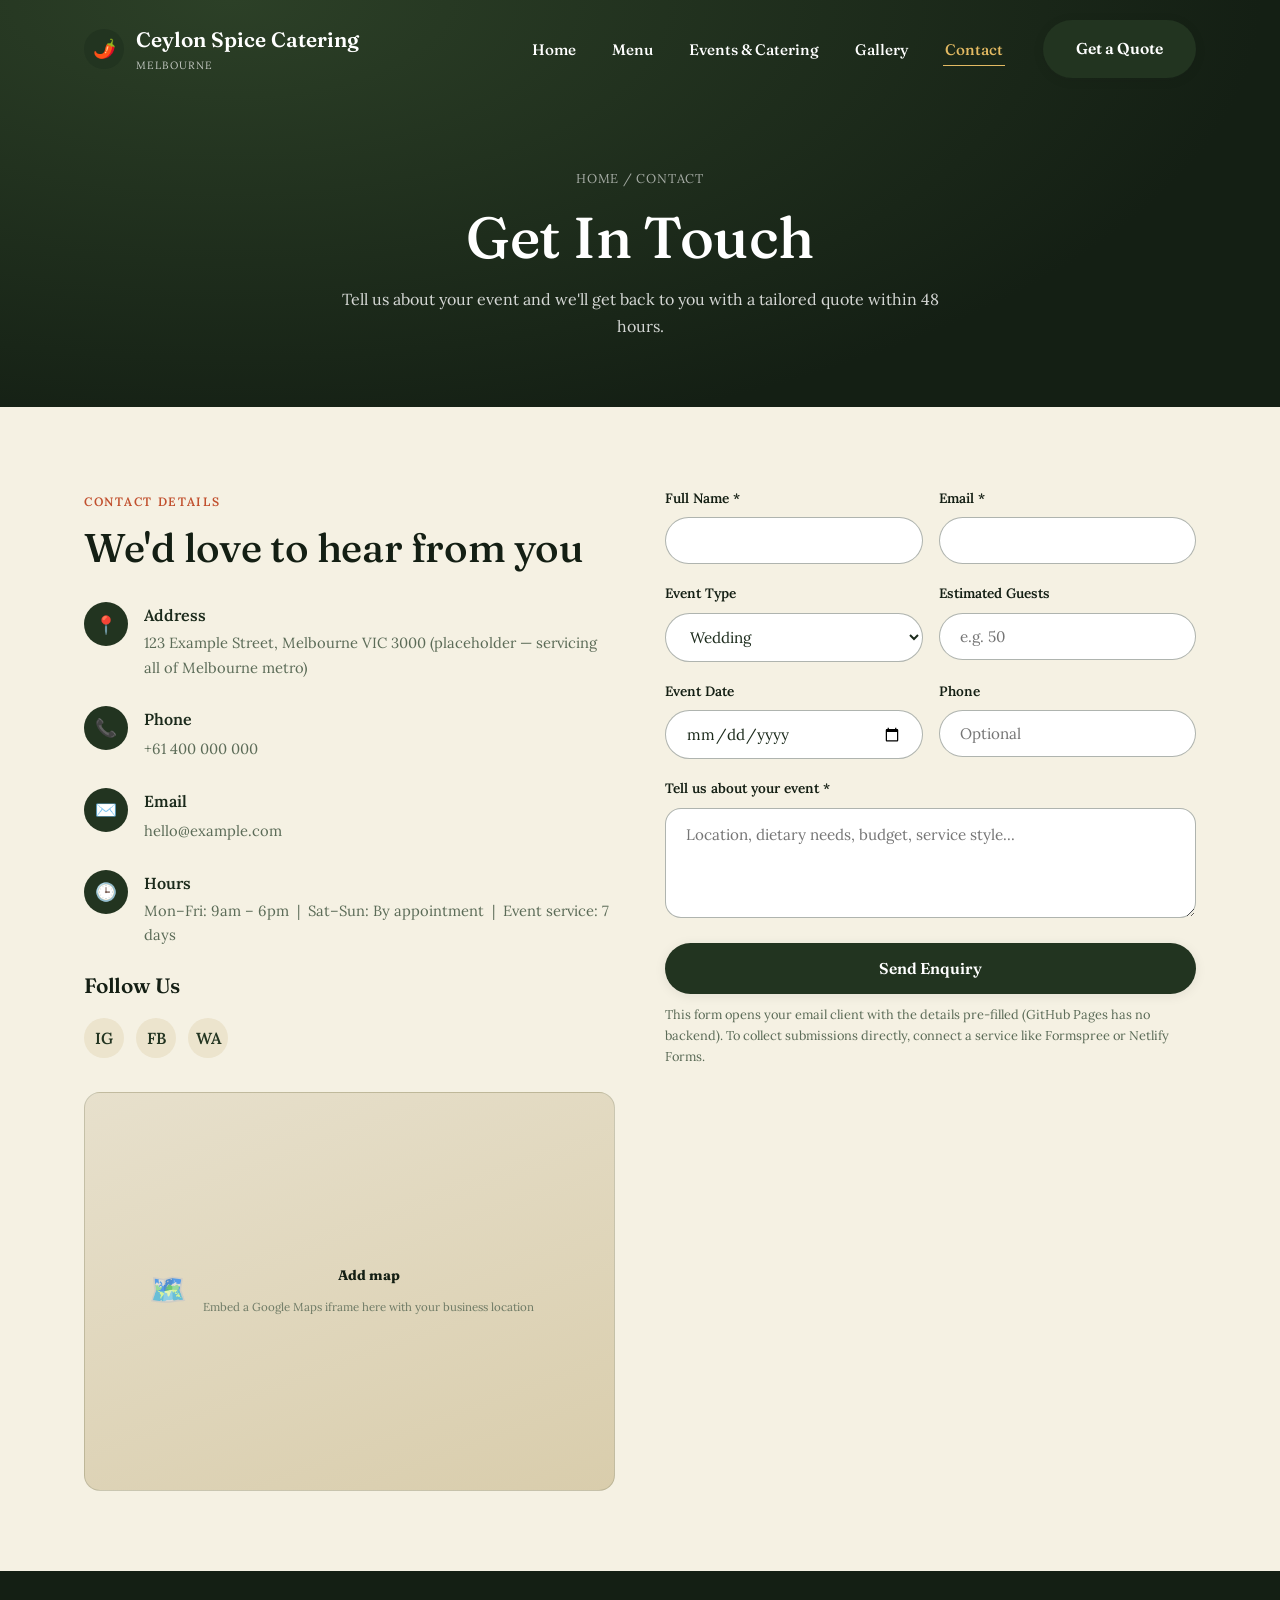
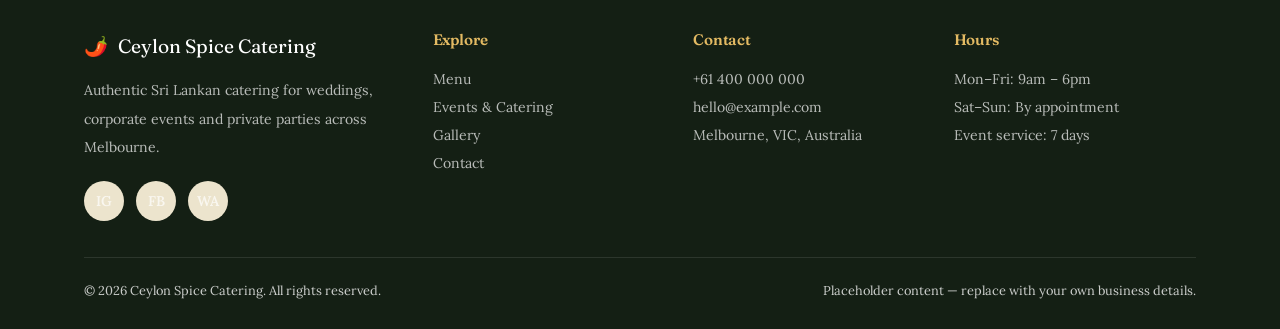
==== commit 50e43156: "Self-host fonts, fix hero background bug, lock scroll on mobile menu - Self-host Fraunces/Lora (lati" ====
--- a/contact.html
+++ b/contact.html
@@ -6,11 +6,6 @@
 <title>Contact | Ceylon Spice Catering</title>
 <meta name="description" content="Get in touch with Ceylon Spice Catering for your next event in Melbourne. Request a quote for weddings, corporate catering and private parties.">
 <link rel="icon" href="data:image/svg+xml,<svg xmlns=%22http://www.w3.org/2000/svg%22 viewBox=%220 0 100 100%22><text y=%22.9em%22 font-size=%2290%22>🌶️</text></svg>">
-<link rel="preconnect" href="https://fonts.googleapis.com">
-<link rel="preconnect" href="https://fonts.gstatic.com" crossorigin>
-<link rel="preload" as="style" href="https://fonts.googleapis.com/css2?family=Fraunces:opsz,wght@9..144,400;9..144,500;9..144,600;9..144,700&family=Lora:ital,wght@0,400;0,500;0,600;1,400&display=swap">
-<link href="https://fonts.googleapis.com/css2?family=Fraunces:opsz,wght@9..144,400;9..144,500;9..144,600;9..144,700&family=Lora:ital,wght@0,400;0,500;0,600;1,400&display=swap" rel="stylesheet" media="print" onload="this.media='all'">
-<noscript><link href="https://fonts.googleapis.com/css2?family=Fraunces:opsz,wght@9..144,400;9..144,500;9..144,600;9..144,700&family=Lora:ital,wght@0,400;0,500;0,600;1,400&display=swap" rel="stylesheet"></noscript>
 <link rel="stylesheet" href="css/style.css">
 </head>
 <body>
--- a/css/style.css
+++ b/css/style.css
@@ -2,6 +2,37 @@
    Ceylon Spice Catering — Stylesheet
    Editorial theme: deep forest green, warm cream, mustard gold, elegant serif
    ========================================================================== */
+
+/* Self-hosted fonts (latin subset, variable weight) — avoids the external
+   Google Fonts network request, which was a source of inconsistent load
+   timing for the page-transition readiness check. */
+
+@font-face {
+  font-family: 'Fraunces';
+  font-style: normal;
+  font-weight: 400 700;
+  font-display: swap;
+  src: url('../assets/fonts/fraunces-latin-var.woff2') format('woff2');
+  unicode-range: U+0000-00FF, U+0131, U+0152-0153, U+02BB-02BC, U+02C6, U+02DA, U+02DC, U+0304, U+0308, U+0329, U+2000-206F, U+20AC, U+2122, U+2191, U+2193, U+2212, U+2215, U+FEFF, U+FFFD;
+}
+
+@font-face {
+  font-family: 'Lora';
+  font-style: normal;
+  font-weight: 400 600;
+  font-display: swap;
+  src: url('../assets/fonts/lora-latin-var.woff2') format('woff2');
+  unicode-range: U+0000-00FF, U+0131, U+0152-0153, U+02BB-02BC, U+02C6, U+02DA, U+02DC, U+0304, U+0308, U+0329, U+2000-206F, U+20AC, U+2122, U+2191, U+2193, U+2212, U+2215, U+FEFF, U+FFFD;
+}
+
+@font-face {
+  font-family: 'Lora';
+  font-style: italic;
+  font-weight: 400;
+  font-display: swap;
+  src: url('../assets/fonts/lora-italic-latin.woff2') format('woff2');
+  unicode-range: U+0000-00FF, U+0131, U+0152-0153, U+02BB-02BC, U+02C6, U+02DA, U+02DC, U+0304, U+0308, U+0329, U+2000-206F, U+20AC, U+2122, U+2191, U+2193, U+2212, U+2215, U+FEFF, U+FFFD;
+}
 
 :root {
   --color-forest: #223420;
@@ -46,6 +77,10 @@
   background: var(--color-forest-dark);
 }
 
+body.nav-open {
+  overflow: hidden;
+}
+
 body {
   font-family: var(--font-body);
   color: var(--color-ink);
@@ -79,27 +114,59 @@
   padding: 0 24px;
 }
 
-/* ---------- Page transitions (JS-controlled fade) ---------- */
-
-body {
+/* ---------- Page transitions ---------- */
+/* Primary: native cross-document view transition. The browser keeps the
+   current page on screen, loads the destination in the background, and only
+   then cross-fades — this is the only way to truly avoid a blank gap between
+   pages, since a plain multi-page navigation has no "next page" to show
+   until it has actually loaded. Chrome/Edge only; unsupported browsers just
+   ignore this rule and navigate normally. */
+
+@view-transition {
+  navigation: auto;
+}
+
+::view-transition-group(root) {
+  animation-duration: 0.5s;
+  animation-timing-function: cubic-bezier(0.22, 1, 0.36, 1);
+}
+
+.site-header {
+  view-transition-name: site-header;
+}
+
+@media (prefers-reduced-motion: reduce) {
+  ::view-transition-group(*),
+  ::view-transition-old(*),
+  ::view-transition-new(*) {
+    animation: none !important;
+  }
+}
+
+/* Fallback: JS-driven fade for browsers without native support (Safari,
+   Firefox). Only engaged when main.js detects no native support; see
+   initPageTransitions(). Still has a brief blank gap while the next page
+   loads — that part can't be avoided without native support. */
+
+body.fade-transitions {
   opacity: 0;
   transform: translateY(14px);
   transition: opacity 0.55s cubic-bezier(0.22, 1, 0.36, 1), transform 0.55s cubic-bezier(0.22, 1, 0.36, 1);
 }
 
-body.page-ready {
+body.fade-transitions.page-ready {
   opacity: 1;
   transform: translateY(0);
 }
 
-body.page-leaving {
+body.fade-transitions.page-leaving {
   opacity: 0;
   transform: translateY(0);
   transition: opacity 0.22s ease;
 }
 
 @media (prefers-reduced-motion: reduce) {
-  body {
+  body.fade-transitions {
     opacity: 1;
     transform: none;
     transition: none;
@@ -386,7 +453,7 @@
   overflow: hidden;
 }
 
-.hero__bg {
+.hero__bg.placeholder {
   position: absolute;
   inset: 0;
   border: none;
@@ -396,7 +463,7 @@
 .hero__overlay {
   position: absolute;
   inset: 0;
-  background: linear-gradient(180deg, rgba(20, 31, 20, 0.5) 0%, rgba(15, 23, 15, 0.9) 100%);
+  background: rgba(12, 18, 12, 0.32);
 }
 
 .hero__inner {
@@ -551,7 +618,7 @@
 }
 
 .hero__bg.placeholder {
-  background: linear-gradient(160deg, #4b5c3f 0%, #1c2b19 100%);
+  background: radial-gradient(130% 180% at 18% 0%, #2c4027 0%, #141f14 62%), var(--color-forest-dark);
   color: rgba(255, 255, 255, 0.55);
 }
 
